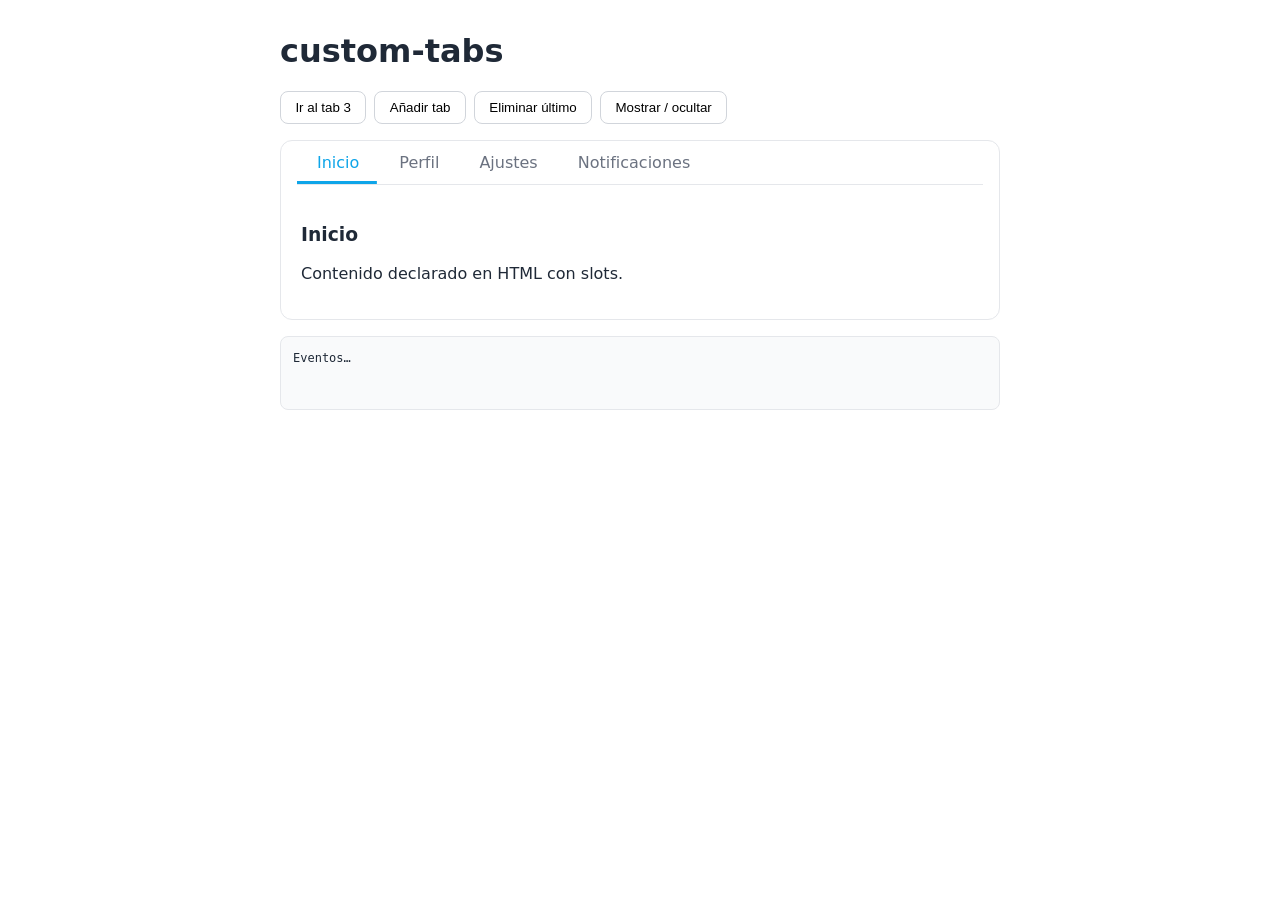
==== src/custom-tabs-demo.html @ 70fba3bd "feat: add custom-tabs demo page" ====
<!DOCTYPE html>
<html lang="es">
<head>
<meta charset="utf-8">
<meta name="viewport" content="width=device-width, initial-scale=1">
<title>custom-tabs</title>
<style>
  body{font-family:system-ui,sans-serif;max-width:720px;margin:2rem auto;padding:0 1rem;color:#1f2937}
  .bar{display:flex;flex-wrap:wrap;gap:.5rem;margin:1rem 0}
  button{padding:.5rem .9rem;border:1px solid #d1d5db;border-radius:8px;background:#fff;cursor:pointer}
  button:hover{background:#f3f4f6}
  #log{font:12px/1.5 ui-monospace,monospace;background:#f9fafb;border:1px solid #e5e7eb;border-radius:8px;padding:.75rem;min-height:3rem;margin-top:1rem}
  custom-tabs{border:1px solid #e5e7eb;border-radius:12px;padding:0 1rem}
</style>
</head>
<body>
  <h1>custom-tabs</h1>

  <div class="bar">
    <button id="b-sel">Ir al tab 3</button>
    <button id="b-add">Añadir tab</button>
    <button id="b-del">Eliminar último</button>
    <button id="b-toggle">Mostrar / ocultar</button>
  </div>

  <custom-tabs id="t" active="0" style="--tabs-accent:#0ea5e9">
    <div slot="tab">Inicio</div>
    <div slot="panel"><h3>Inicio</h3><p>Contenido declarado en HTML con slots.</p></div>

    <div slot="tab">Perfil</div>
    <div slot="panel"><h3>Perfil</h3><p>Las animaciones dependen de la dirección del cambio.</p></div>

    <div slot="tab">Ajustes</div>
    <div slot="panel"><h3>Ajustes</h3><p>Usa ← → para navegar con teclado.</p></div>

    <div slot="tab">Notificaciones</div>
    <div slot="panel"><h3>Notificaciones</h3><p>Reduce el ancho de la ventana: la barra se vuelve deslizable.</p></div>
  </custom-tabs>

  <div id="log">Eventos…</div>

  <script type="module">
    import './js/custom-tabs.js';

    const t = document.getElementById('t'), log = document.getElementById('log');
    const write = (m) => { log.innerHTML = m + '<br>' + (log.innerHTML.startsWith('Eventos') ? '' : log.innerHTML); };
    t.addEventListener('tab-change', e => write(`tab-change → ${e.detail.previous} ➜ ${e.detail.index}`));
    t.addEventListener('visibility-change', e => write(`visibility-change → ${e.detail.visible}`));

    document.getElementById('b-sel').onclick = () => t.selectTab(2);
    document.getElementById('b-add').onclick = () => {
      const n = t.tabCount + 1;
      t.addTab({ title: 'Tab ' + n, content: `<p>Tab creado dinámicamente (#${n}).</p>`, select: true });
    };
    document.getElementById('b-del').onclick = () => t.removeTab(t.tabCount - 1);
    document.getElementById('b-toggle').onclick = () => { t.visible = !t.visible; };
  </script>
</body>
</html>
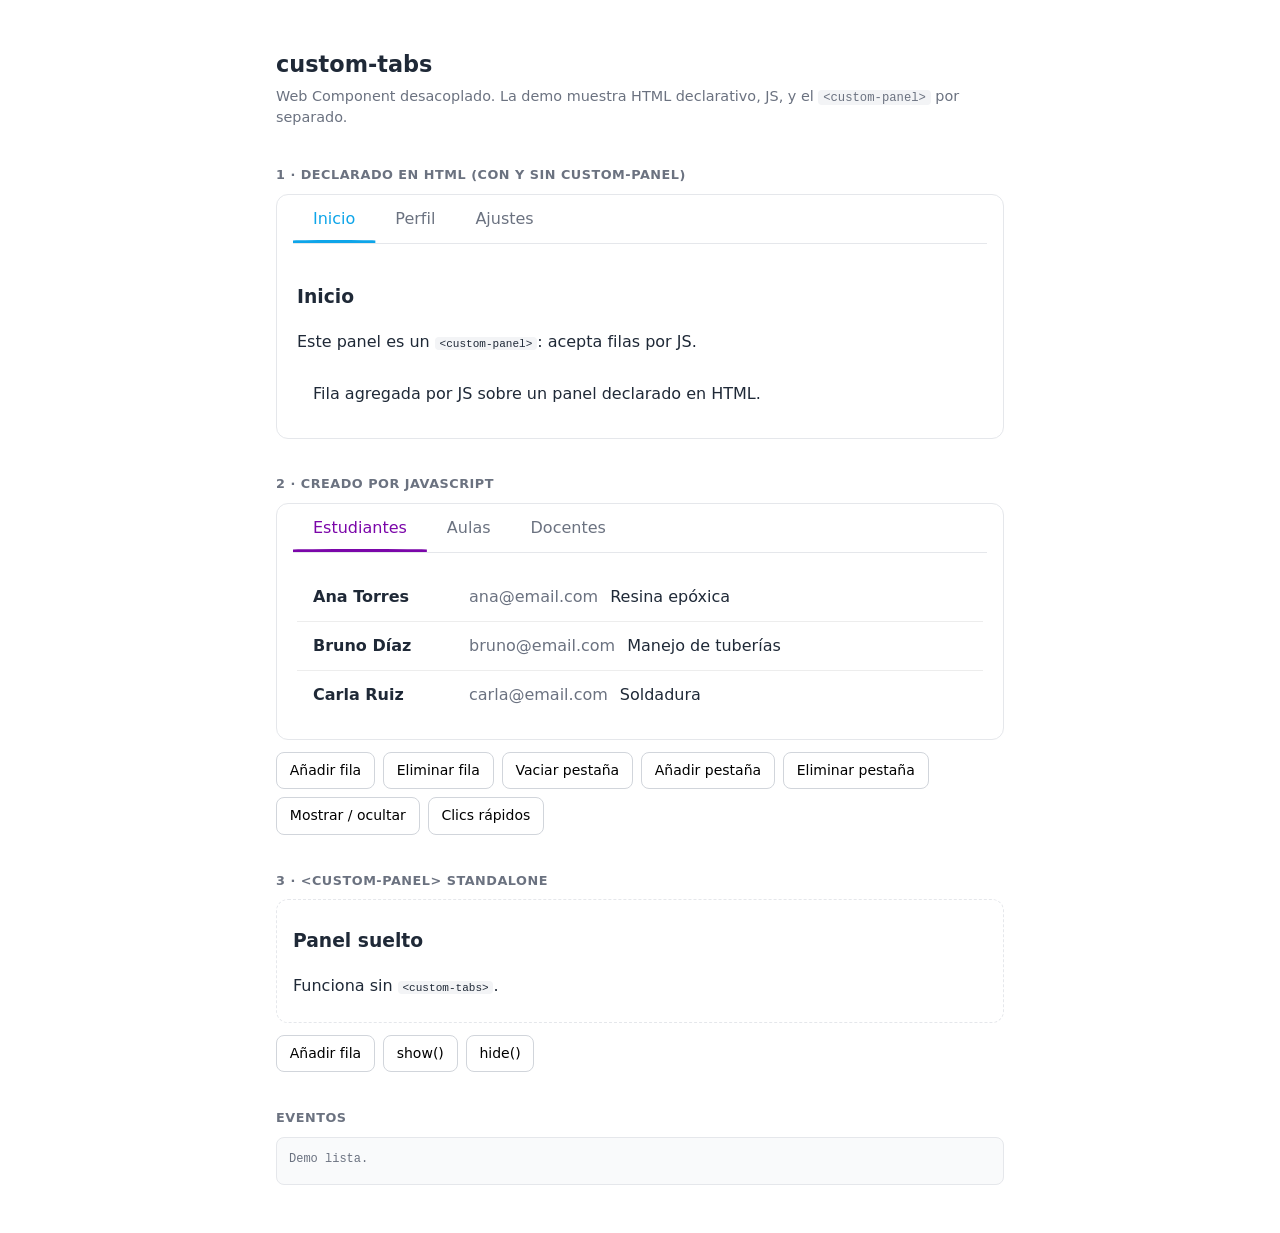
==== commit 3b775fc1: "feat: add custom-panel component for managing tab content - Implemented <custom-panel> as a standalo" ====
--- a/src/custom-tabs-demo.html
+++ b/src/custom-tabs-demo.html
@@ -5,55 +5,208 @@
 <meta name="viewport" content="width=device-width, initial-scale=1">
 <title>custom-tabs</title>
 <style>
-  body{font-family:system-ui,sans-serif;max-width:720px;margin:2rem auto;padding:0 1rem;color:#1f2937}
-  .bar{display:flex;flex-wrap:wrap;gap:.5rem;margin:1rem 0}
-  button{padding:.5rem .9rem;border:1px solid #d1d5db;border-radius:8px;background:#fff;cursor:pointer}
-  button:hover{background:#f3f4f6}
-  #log{font:12px/1.5 ui-monospace,monospace;background:#f9fafb;border:1px solid #e5e7eb;border-radius:8px;padding:.75rem;min-height:3rem;margin-top:1rem}
-  custom-tabs{border:1px solid #e5e7eb;border-radius:12px;padding:0 1rem}
+  :root { --accent: #0ea5e9; --border: #e5e7eb; --muted: #6b7280; }
+  * { box-sizing: border-box; }
+  body {
+    font-family: system-ui, sans-serif; max-width: 760px; margin: 3rem auto;
+    padding: 0 1rem; color: #1f2937; line-height: 1.5;
+  }
+  h1 { font-size: 1.4rem; margin: 0 0 .25rem; }
+  h2 { font-size: .8rem; text-transform: uppercase; letter-spacing: .04em;
+       color: var(--muted); margin: 2.25rem 0 .6rem; }
+  p.sub { color: var(--muted); margin: 0 0 1.5rem; font-size: .9rem; }
+
+  .box { border: 1px solid var(--border); border-radius: 12px; padding: 0 1rem; }
+  #demo-panel { border: 1px dashed var(--border); border-radius: 12px; padding: .5rem 1rem; }
+
+  .bar { display: flex; flex-wrap: wrap; gap: .5rem; margin: .75rem 0; }
+  button {
+    padding: .45rem .8rem; border: 1px solid #d1d5db; border-radius: 8px;
+    background: #fff; cursor: pointer; font: inherit; font-size: .875rem;
+  }
+  button:hover { background: #f3f4f6; }
+
+  #log {
+    font: 12px/1.6 ui-monospace, monospace; background: #f9fafb;
+    border: 1px solid var(--border); border-radius: 8px; padding: .75rem;
+    min-height: 3rem; color: var(--muted); white-space: pre-wrap;
+  }
+  code { background: #f3f4f6; padding: .05rem .3rem; border-radius: 4px; font-size: .85em; }
+
+  /* Fallback de filas en HTML plano (solo para la pestaña "Perfil") */
+  .custom-tabs-row { display: flex; gap: 12px; align-items: center; padding: 10px 4px; }
+  .custom-tabs-row + .custom-tabs-row { border-top: 1px solid var(--border); }
 </style>
 </head>
 <body>
+
   <h1>custom-tabs</h1>
-
+  <p class="sub">
+    Web Component desacoplado. La demo muestra HTML declarativo, JS, y el
+    <code>&lt;custom-panel&gt;</code> por separado.
+  </p>
+
+  <h2>1 · Declarado en HTML (con y sin custom-panel)</h2>
+  <custom-tabs id="demo-html" class="box" active="0" style="--tabs-accent:#0ea5e9">
+    <div slot="tab" data-tab-id="inicio">Inicio</div>
+    <custom-panel slot="panel">
+      <h3>Inicio</h3>
+      <p>Este panel es un <code>&lt;custom-panel&gt;</code>: acepta filas por JS.</p>
+    </custom-panel>
+
+    <div slot="tab" data-tab-id="perfil">Perfil</div>
+    <div slot="panel">
+      <h3>Perfil</h3>
+      <p>Panel HTML plano (sin <code>custom-panel</code>): el componente hace el fallback.</p>
+    </div>
+
+    <div slot="tab" data-tab-id="ajustes">Ajustes</div>
+    <custom-panel slot="panel">
+      <p>Usá ← → Home End para navegar con teclado.</p>
+    </custom-panel>
+  </custom-tabs>
+
+  <h2>2 · Creado por JavaScript</h2>
+  <custom-tabs id="demo-js" class="box" active="0" style="--tabs-accent:#7b06a9"></custom-tabs>
   <div class="bar">
-    <button id="b-sel">Ir al tab 3</button>
-    <button id="b-add">Añadir tab</button>
-    <button id="b-del">Eliminar último</button>
-    <button id="b-toggle">Mostrar / ocultar</button>
+    <button data-js="add-row">Añadir fila</button>
+    <button data-js="del-row">Eliminar fila</button>
+    <button data-js="clear">Vaciar pestaña</button>
+    <button data-js="add-tab">Añadir pestaña</button>
+    <button data-js="del-tab">Eliminar pestaña</button>
+    <button data-js="toggle">Mostrar / ocultar</button>
+    <button data-js="spam">Clics rápidos</button>
   </div>
 
-  <custom-tabs id="t" active="0" style="--tabs-accent:#0ea5e9">
-    <div slot="tab">Inicio</div>
-    <div slot="panel"><h3>Inicio</h3><p>Contenido declarado en HTML con slots.</p></div>
-
-    <div slot="tab">Perfil</div>
-    <div slot="panel"><h3>Perfil</h3><p>Las animaciones dependen de la dirección del cambio.</p></div>
-
-    <div slot="tab">Ajustes</div>
-    <div slot="panel"><h3>Ajustes</h3><p>Usa ← → para navegar con teclado.</p></div>
-
-    <div slot="tab">Notificaciones</div>
-    <div slot="panel"><h3>Notificaciones</h3><p>Reduce el ancho de la ventana: la barra se vuelve deslizable.</p></div>
-  </custom-tabs>
-
-  <div id="log">Eventos…</div>
+  <h2>3 · &lt;custom-panel&gt; standalone</h2>
+  <custom-panel id="demo-panel">
+    <h3>Panel suelto</h3>
+    <p>Funciona sin <code>&lt;custom-tabs&gt;</code>.</p>
+  </custom-panel>
+  <div class="bar">
+    <button data-panel="add-row">Añadir fila</button>
+    <button data-panel="show">show()</button>
+    <button data-panel="hide">hide()</button>
+  </div>
+
+  <h2>Eventos</h2>
+  <div id="log">(sin eventos)</div>
 
   <script type="module">
+    import './js/custom-panel.js';
     import './js/custom-tabs.js';
 
-    const t = document.getElementById('t'), log = document.getElementById('log');
-    const write = (m) => { log.innerHTML = m + '<br>' + (log.innerHTML.startsWith('Eventos') ? '' : log.innerHTML); };
-    t.addEventListener('tab-change', e => write(`tab-change → ${e.detail.previous} ➜ ${e.detail.index}`));
-    t.addEventListener('visibility-change', e => write(`visibility-change → ${e.detail.visible}`));
-
-    document.getElementById('b-sel').onclick = () => t.selectTab(2);
-    document.getElementById('b-add').onclick = () => {
-      const n = t.tabCount + 1;
-      t.addTab({ title: 'Tab ' + n, content: `<p>Tab creado dinámicamente (#${n}).</p>`, select: true });
+    const log = document.getElementById('log');
+    let lines = [];
+    const write = (msg) => {
+      lines.unshift(msg);
+      lines = lines.slice(0, 8);
+      log.textContent = lines.join('\n');
     };
-    document.getElementById('b-del').onclick = () => t.removeTab(t.tabCount - 1);
-    document.getElementById('b-toggle').onclick = () => { t.visible = !t.visible; };
+
+    /* ---- 1 · HTML declarativo ---- */
+    const html = document.getElementById('demo-html');
+    // Le agregamos filas JS al primer panel (el <custom-panel> de Inicio).
+    html.addRow('inicio', { elements: [{ type: 'span', text: 'Fila agregada por JS sobre un panel declarado en HTML.' }] });
+
+    /* ---- 2 · Por JavaScript ---- */
+    const tabs = document.getElementById('demo-js');
+
+    tabs.addTab({ id: 'estudiantes', title: 'Estudiantes', select: true });
+    tabs.addTab({ id: 'aulas', title: 'Aulas' });
+    tabs.addTab({ id: 'docentes', title: 'Docentes' });
+
+    const nombre = { fontWeight: 600, minWidth: '9rem' };
+    const tenue = { color: '#6b7280' };
+
+    [
+      { nombre: 'Ana Torres', correo: 'ana@email.com', curso: 'Resina epóxica' },
+      { nombre: 'Bruno Díaz', correo: 'bruno@email.com', curso: 'Manejo de tuberías' },
+      { nombre: 'Carla Ruiz', correo: 'carla@email.com', curso: 'Soldadura' },
+    ].forEach((alumno) => {
+      tabs.addRow('estudiantes', {
+        elements: [
+          { type: 'span', text: alumno.nombre, style: nombre },
+          { type: 'span', text: alumno.correo, style: tenue },
+          { type: 'span', text: alumno.curso },
+        ],
+      });
+    });
+
+    tabs.addRow(1, { elements: [{ type: 'span', text: 'Aula 101', style: nombre }, { type: 'span', text: 'Capacidad: 30', style: tenue }] });
+    tabs.addRow('aulas', { elements: [{ type: 'span', text: 'Aula 202', style: nombre }, { type: 'span', text: 'Capacidad: 18', style: tenue }] });
+
+    tabs.addRow('docentes', {
+      elements: [
+        { type: 'span', text: 'Ing. Pérez', style: nombre },
+        { type: 'button', text: 'Quitar de la lista', attrs: { type: 'button' }, on: { click: () => tabs.deleteRow('docentes', 0) } },
+      ],
+    });
+
+    const buttons = document.querySelector('[data-js]').closest('.bar');
+    buttons.addEventListener('click', (e) => {
+      const act = e.target.dataset.js;
+      if (!act) return;
+      switch (act) {
+        case 'add-row':
+          tabs.addRow(tabs.active, { elements: [{ type: 'span', text: `Fila nueva en "${tabs.activeId ?? tabs.active}"` }] });
+          break;
+        case 'del-row':
+          tabs.deleteRow(tabs.active, 0);
+          break;
+        case 'clear':
+          tabs.clearRow(tabs.active);
+          break;
+        case 'add-tab': {
+          const n = tabs.tabCount + 1;
+          tabs.addTab({ id: 'nuevo-' + n, title: 'Tab ' + n, content: `<p>Pestaña creada dinámicamente (#${n}).</p>`, select: true });
+          break;
+        }
+        case 'del-tab':
+          tabs.removeTab(tabs.active);
+          break;
+        case 'toggle':
+          tabs.visible = !tabs.visible;
+          break;
+        case 'spam': {
+          const count = tabs.tabCount;
+          let i = 0;
+          const timer = setInterval(() => {
+            tabs.selectTab(i++ % count);
+            if (i >= 10) clearInterval(timer);
+          }, 60);
+          break;
+        }
+      }
+    });
+
+    /* ---- 3 · Panel standalone ---- */
+    const panel = document.getElementById('demo-panel');
+    let panelRows = 0;
+    document.querySelector('[data-panel]').closest('.bar').addEventListener('click', (e) => {
+      switch (e.target.dataset.panel) {
+        case 'add-row':
+          panel.addRow({ elements: [{ type: 'span', text: `Fila standalone #${++panelRows}` }] });
+          break;
+        case 'show':
+          panel.show();
+          break;
+        case 'hide':
+          panel.hide();
+          break;
+      }
+    });
+
+    /* ---- Eventos ---- */
+    for (const el of [html, tabs]) {
+      el.addEventListener('tab-change', (e) => write(`${el.id}: tab-change → ${e.detail.previous} ➜ ${e.detail.index}${e.detail.id ? ' (' + e.detail.id + ')' : ''}`));
+      el.addEventListener('visibility-change', (e) => write(`${el.id}: visibility-change → ${e.detail.visible}`));
+    }
+    panel.addEventListener('panel-show', () => write('panel: panel-show'));
+    panel.addEventListener('panel-hide', () => write('panel: panel-hide'));
+    panel.addEventListener('row-add', (e) => write(`panel: row-add #${e.detail.index}`));
+
+    write('Demo lista.');
   </script>
 </body>
-</html>+</html>
